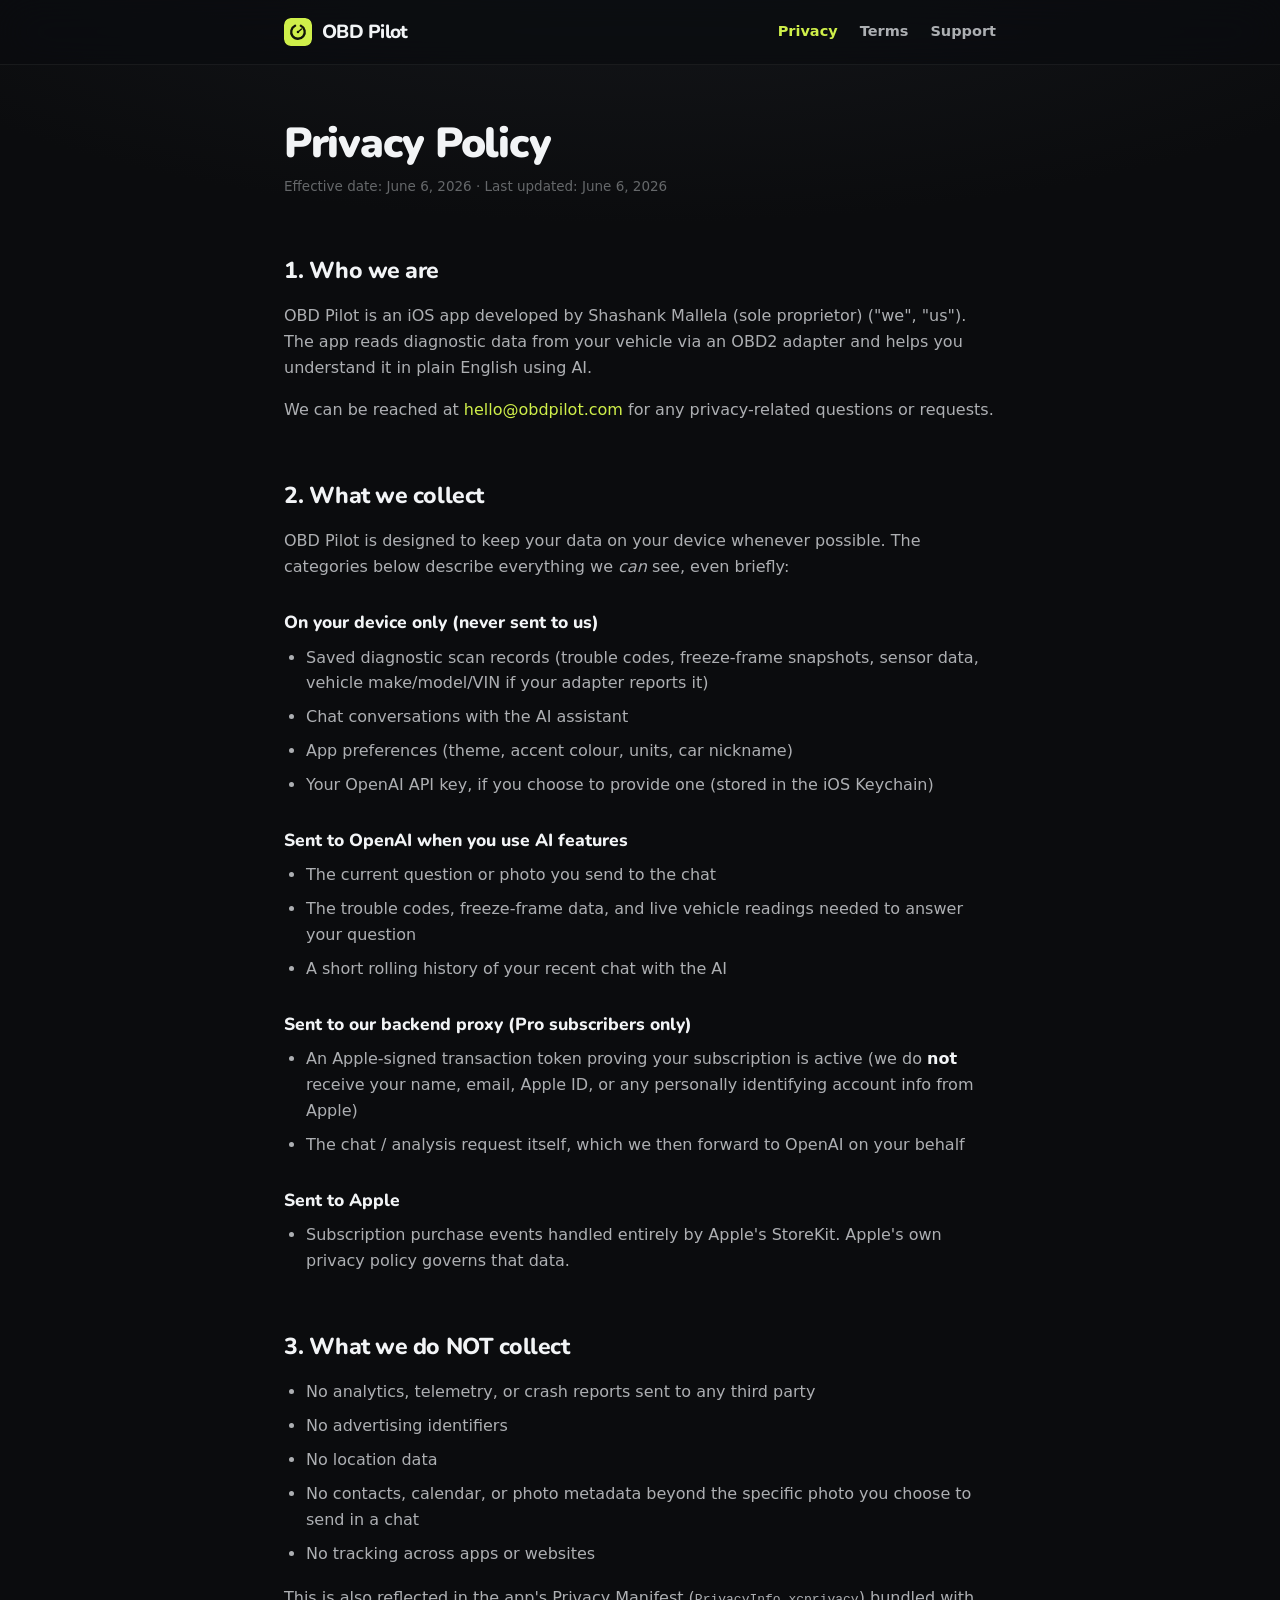
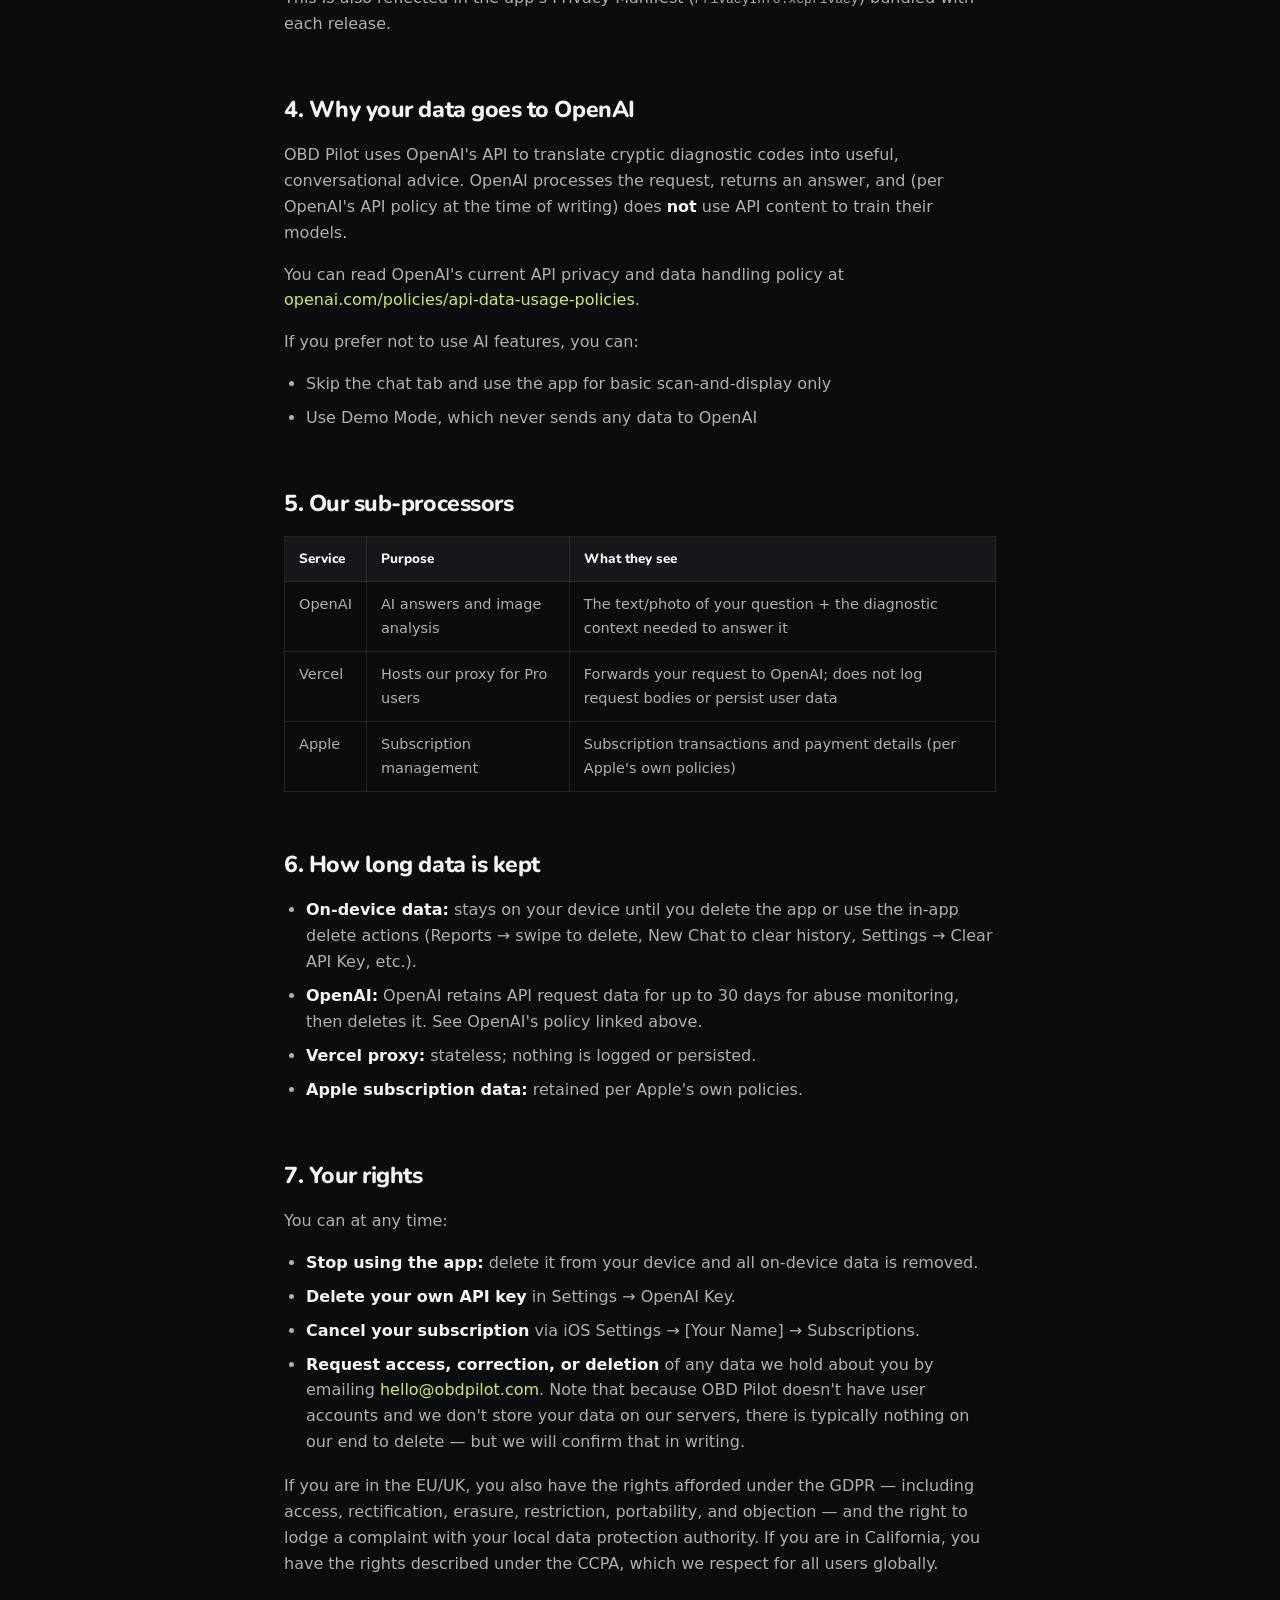
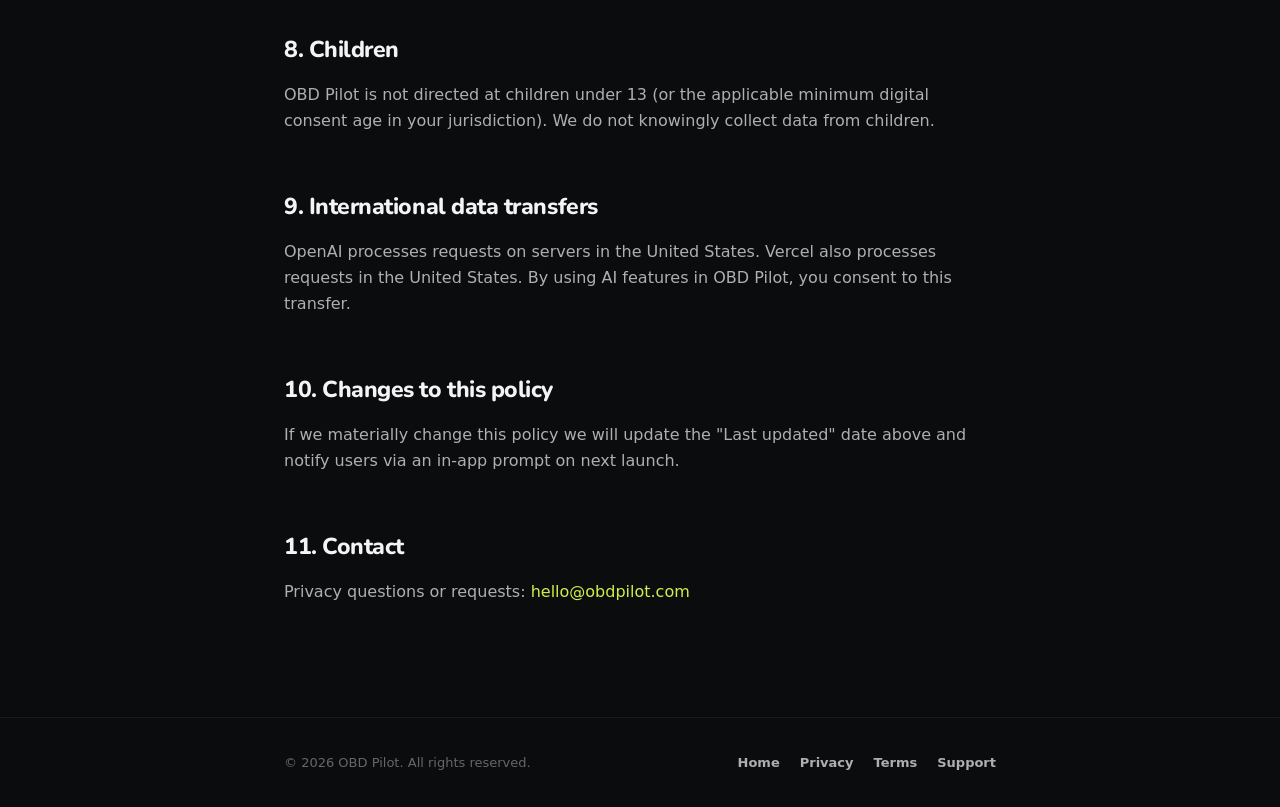
==== privacy.html @ ee83dc21 "Wire Formspree email capture; add Privacy, Terms & Support pages - Connect the notify forms to the F" ====
<!DOCTYPE html>
<html lang="en" data-theme="dark" data-accent="lime">
<head>
<meta charset="UTF-8" />
<meta name="viewport" content="width=device-width, initial-scale=1.0" />
<title>Privacy Policy — OBD Pilot</title>
<meta name="description" content="How OBD Pilot handles your data. Your vehicle data stays on your device by default." />
<meta name="robots" content="index,follow" />
<link rel="icon" type="image/png" href="assets/app-icon.png" />
<link rel="preconnect" href="https://fonts.googleapis.com" />
<link rel="preconnect" href="https://fonts.gstatic.com" crossorigin />
<link href="https://fonts.googleapis.com/css2?family=Nunito:wght@400;500;600;700;800;900&display=swap" rel="stylesheet" />
<link rel="stylesheet" href="legal.css" />
</head>
<body>

<header class="nav">
  <div class="nav-inner">
    <a class="logo" href="index.html">
      <svg class="brand-mark" viewBox="0 0 132 132" aria-hidden="true">
        <rect class="bg" width="132" height="132" rx="29.7"></rect>
        <g transform="translate(15.84 15.84)">
          <path class="ink" d="M63.52 21.0 A32 32 0 1 1 36.48 21.0" stroke-width="11"></path>
          <line class="ink" x1="50" y1="50" x2="66.85" y2="35.86" stroke-width="6.5"></line>
          <circle class="ink-fill" cx="74.5" cy="29.4" r="3.6"></circle>
          <circle class="ink-fill" cx="50" cy="50" r="6"></circle>
        </g>
      </svg>
      <span>OBD Pilot</span>
    </a>
    <nav class="nav-sub">
      <a href="privacy.html" class="on">Privacy</a>
      <a href="terms.html">Terms</a>
      <a href="support.html">Support</a>
    </nav>
  </div>
</header>

<main class="doc">
  <div class="wrap">
    <h1>Privacy Policy</h1>
    <p class="meta">Effective date: June 6, 2026 · Last updated: June 6, 2026</p>

    <h2>1. Who we are</h2>
    <p>OBD Pilot is an iOS app developed by Shashank Mallela (sole proprietor) ("we", "us"). The app reads diagnostic data from your vehicle via an OBD2 adapter and helps you understand it in plain English using AI.</p>
    <p>We can be reached at <a href="mailto:hello@obdpilot.com">hello@obdpilot.com</a> for any privacy-related questions or requests.</p>

    <h2>2. What we collect</h2>
    <p>OBD Pilot is designed to keep your data on your device whenever possible. The categories below describe everything we <em>can</em> see, even briefly:</p>
    <h3>On your device only (never sent to us)</h3>
    <ul>
      <li>Saved diagnostic scan records (trouble codes, freeze-frame snapshots, sensor data, vehicle make/model/VIN if your adapter reports it)</li>
      <li>Chat conversations with the AI assistant</li>
      <li>App preferences (theme, accent colour, units, car nickname)</li>
      <li>Your OpenAI API key, if you choose to provide one (stored in the iOS Keychain)</li>
    </ul>
    <h3>Sent to OpenAI when you use AI features</h3>
    <ul>
      <li>The current question or photo you send to the chat</li>
      <li>The trouble codes, freeze-frame data, and live vehicle readings needed to answer your question</li>
      <li>A short rolling history of your recent chat with the AI</li>
    </ul>
    <h3>Sent to our backend proxy (Pro subscribers only)</h3>
    <ul>
      <li>An Apple-signed transaction token proving your subscription is active (we do <strong>not</strong> receive your name, email, Apple ID, or any personally identifying account info from Apple)</li>
      <li>The chat / analysis request itself, which we then forward to OpenAI on your behalf</li>
    </ul>
    <h3>Sent to Apple</h3>
    <ul>
      <li>Subscription purchase events handled entirely by Apple's StoreKit. Apple's own privacy policy governs that data.</li>
    </ul>

    <h2>3. What we do NOT collect</h2>
    <ul>
      <li>No analytics, telemetry, or crash reports sent to any third party</li>
      <li>No advertising identifiers</li>
      <li>No location data</li>
      <li>No contacts, calendar, or photo metadata beyond the specific photo you choose to send in a chat</li>
      <li>No tracking across apps or websites</li>
    </ul>
    <p>This is also reflected in the app's Privacy Manifest (<code>PrivacyInfo.xcprivacy</code>) bundled with each release.</p>

    <h2>4. Why your data goes to OpenAI</h2>
    <p>OBD Pilot uses OpenAI's API to translate cryptic diagnostic codes into useful, conversational advice. OpenAI processes the request, returns an answer, and (per OpenAI's API policy at the time of writing) does <strong>not</strong> use API content to train their models.</p>
    <p>You can read OpenAI's current API privacy and data handling policy at <a href="https://openai.com/policies/api-data-usage-policies" target="_blank" rel="noopener">openai.com/policies/api-data-usage-policies</a>.</p>
    <p>If you prefer not to use AI features, you can:</p>
    <ul>
      <li>Skip the chat tab and use the app for basic scan-and-display only</li>
      <li>Use Demo Mode, which never sends any data to OpenAI</li>
    </ul>

    <h2>5. Our sub-processors</h2>
    <table>
      <thead><tr><th>Service</th><th>Purpose</th><th>What they see</th></tr></thead>
      <tbody>
        <tr><td>OpenAI</td><td>AI answers and image analysis</td><td>The text/photo of your question + the diagnostic context needed to answer it</td></tr>
        <tr><td>Vercel</td><td>Hosts our proxy for Pro users</td><td>Forwards your request to OpenAI; does not log request bodies or persist user data</td></tr>
        <tr><td>Apple</td><td>Subscription management</td><td>Subscription transactions and payment details (per Apple's own policies)</td></tr>
      </tbody>
    </table>

    <h2>6. How long data is kept</h2>
    <ul>
      <li><strong>On-device data:</strong> stays on your device until you delete the app or use the in-app delete actions (Reports → swipe to delete, New Chat to clear history, Settings → Clear API Key, etc.).</li>
      <li><strong>OpenAI:</strong> OpenAI retains API request data for up to 30 days for abuse monitoring, then deletes it. See OpenAI's policy linked above.</li>
      <li><strong>Vercel proxy:</strong> stateless; nothing is logged or persisted.</li>
      <li><strong>Apple subscription data:</strong> retained per Apple's own policies.</li>
    </ul>

    <h2>7. Your rights</h2>
    <p>You can at any time:</p>
    <ul>
      <li><strong>Stop using the app:</strong> delete it from your device and all on-device data is removed.</li>
      <li><strong>Delete your own API key</strong> in Settings → OpenAI Key.</li>
      <li><strong>Cancel your subscription</strong> via iOS Settings → [Your Name] → Subscriptions.</li>
      <li><strong>Request access, correction, or deletion</strong> of any data we hold about you by emailing <a href="mailto:hello@obdpilot.com">hello@obdpilot.com</a>. Note that because OBD Pilot doesn't have user accounts and we don't store your data on our servers, there is typically nothing on our end to delete — but we will confirm that in writing.</li>
    </ul>
    <p>If you are in the EU/UK, you also have the rights afforded under the GDPR — including access, rectification, erasure, restriction, portability, and objection — and the right to lodge a complaint with your local data protection authority. If you are in California, you have the rights described under the CCPA, which we respect for all users globally.</p>

    <h2>8. Children</h2>
    <p>OBD Pilot is not directed at children under 13 (or the applicable minimum digital consent age in your jurisdiction). We do not knowingly collect data from children.</p>

    <h2>9. International data transfers</h2>
    <p>OpenAI processes requests on servers in the United States. Vercel also processes requests in the United States. By using AI features in OBD Pilot, you consent to this transfer.</p>

    <h2>10. Changes to this policy</h2>
    <p>If we materially change this policy we will update the "Last updated" date above and notify users via an in-app prompt on next launch.</p>

    <h2>11. Contact</h2>
    <p>Privacy questions or requests: <a href="mailto:hello@obdpilot.com">hello@obdpilot.com</a></p>
  </div>
</main>

<footer class="footer">
  <div class="footer-inner">
    <span>© 2026 OBD Pilot. All rights reserved.</span>
    <span class="footer-links">
      <a href="index.html">Home</a>
      <a href="privacy.html">Privacy</a>
      <a href="terms.html">Terms</a>
      <a href="support.html">Support</a>
    </span>
  </div>
</footer>

</body>
</html>
---- legal.css ----
/* Shared styles for OBD Pilot legal & support pages.
   Mirrors the landing page's dark + lime brand tokens. */
:root{
  --round:"Nunito", ui-rounded, "SF Pro Rounded", system-ui, sans-serif;
  --sans:-apple-system, "SF Pro Text", system-ui, "Segoe UI", sans-serif;
  --accent:#CFEF4A; --accent-ink:#11140A; --accent-rgb:207,239,74;
  --bg:#0B0C0E; --bg-grad:radial-gradient(120% 60% at 50% -10%, #16181C 0%, #0B0C0E 58%);
  --surface:#15171A; --hair:rgba(255,255,255,.09); --hair2:rgba(255,255,255,.06);
  --text:#F2F4F6; --text2:rgba(236,239,243,.72); --text3:rgba(236,239,243,.40);
  --nav-bg:rgba(11,12,14,.72);
  --maxw:760px;
}
*{box-sizing:border-box;}
html{scroll-behavior:smooth;}
body{
  margin:0; background:var(--bg); background-image:var(--bg-grad); background-attachment:fixed;
  color:var(--text); font-family:var(--sans); -webkit-font-smoothing:antialiased; line-height:1.62;
}
a{color:var(--accent);text-decoration:none;}
a:hover{text-decoration:underline;}
.wrap{max-width:var(--maxw);margin:0 auto;padding:0 24px;}

/* Nav */
.nav{position:sticky;top:0;z-index:50;background:var(--nav-bg);
  -webkit-backdrop-filter:blur(22px) saturate(180%);backdrop-filter:blur(22px) saturate(180%);
  border-bottom:1px solid var(--hair2);}
.nav-inner{max-width:var(--maxw);margin:0 auto;padding:0 24px;display:flex;align-items:center;
  justify-content:space-between;height:64px;gap:16px;}
.logo{display:flex;align-items:center;gap:10px;font-family:var(--round);font-weight:800;
  font-size:19px;letter-spacing:-.03em;color:var(--text);}
.logo:hover{text-decoration:none;}
.brand-mark{width:28px;height:28px;display:block;border-radius:7px;}
.brand-mark .bg{fill:var(--accent);}
.brand-mark .ink{stroke:var(--accent-ink);fill:none;stroke-linecap:round;}
.brand-mark .ink-fill{fill:var(--accent-ink);}
.nav-sub{display:flex;align-items:center;gap:22px;font-size:14.5px;font-weight:600;}
.nav-sub a{color:var(--text2);}
.nav-sub a:hover{color:var(--text);text-decoration:none;}
.nav-sub a.on{color:var(--accent);}
@media (max-width:560px){.nav-sub{gap:15px;font-size:13.5px;}.logo span{display:none;}}

/* Document */
.doc{padding:56px 0 96px;}
.doc h1{font-family:var(--round);font-weight:900;letter-spacing:-.03em;font-size:clamp(30px,5vw,42px);
  line-height:1.08;margin:0 0 10px;}
.doc .meta{color:var(--text3);font-size:13.5px;margin:0 0 40px;}
.doc h2{font-family:var(--round);font-weight:800;letter-spacing:-.02em;font-size:23px;
  margin:46px 0 14px;padding-top:8px;}
.doc h3{font-family:var(--round);font-weight:800;font-size:17.5px;margin:28px 0 8px;color:var(--text);}
.doc p{margin:0 0 16px;color:var(--text2);}
.doc strong{color:var(--text);font-weight:700;}
.doc ul{margin:0 0 18px;padding-left:22px;color:var(--text2);}
.doc li{margin:0 0 8px;}
.doc table{width:100%;border-collapse:collapse;margin:6px 0 24px;font-size:14.5px;}
.doc th,.doc td{text-align:left;vertical-align:top;padding:11px 14px;border:1px solid var(--hair);}
.doc th{background:var(--surface);font-family:var(--round);font-weight:800;color:var(--text);font-size:13.5px;}
.doc td{color:var(--text2);}
.doc .faq-q{color:var(--text);font-weight:700;margin:24px 0 6px;}
.doc hr{border:none;border-top:1px solid var(--hair2);margin:40px 0;}
.callout{background:var(--surface);border:1px solid var(--hair);border-radius:14px;
  padding:18px 20px;margin:0 0 28px;color:var(--text2);font-size:14.5px;}
.callout strong{color:var(--text);}

/* Footer */
.footer{border-top:1px solid var(--hair2);padding:34px 0;}
.footer-inner{max-width:var(--maxw);margin:0 auto;padding:0 24px;display:flex;align-items:center;
  justify-content:space-between;gap:18px;flex-wrap:wrap;font-size:13px;color:var(--text3);}
.footer-inner a{color:var(--text2);font-weight:600;}
.footer-links{display:flex;gap:20px;flex-wrap:wrap;}
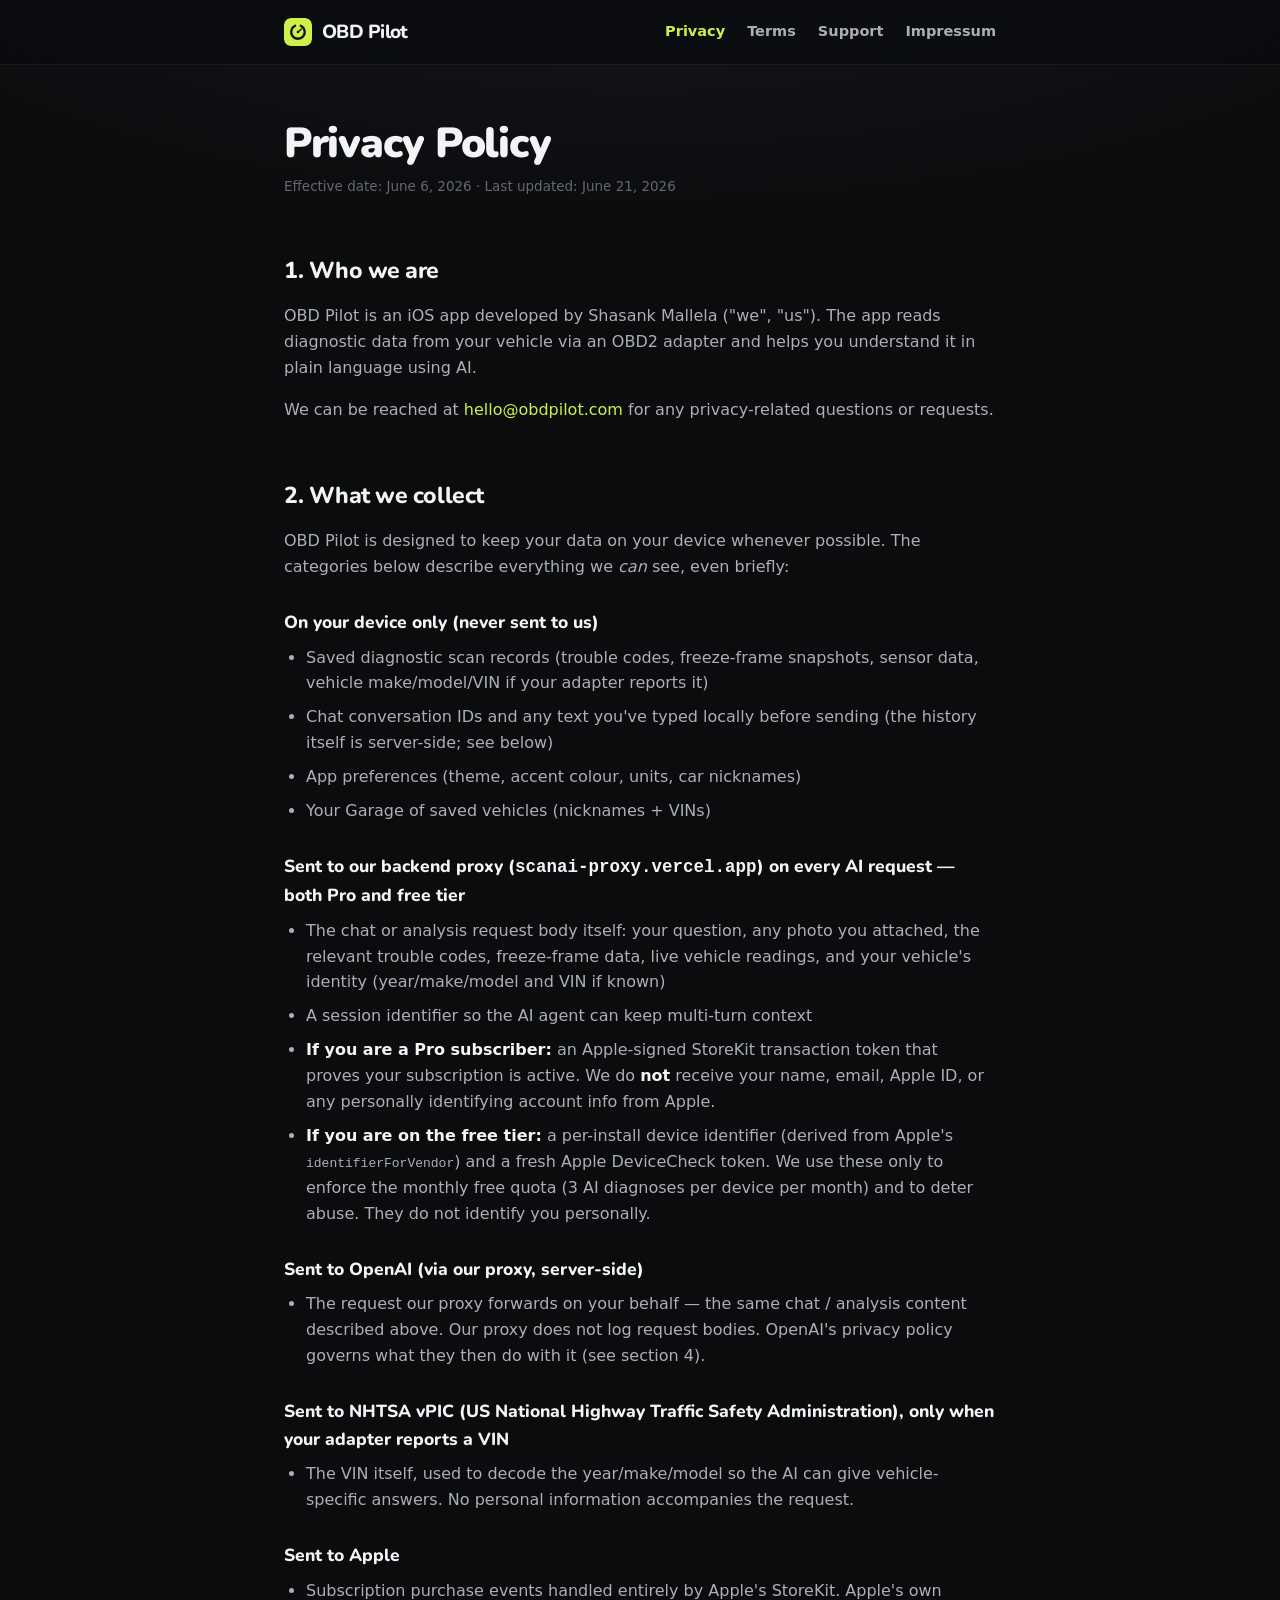
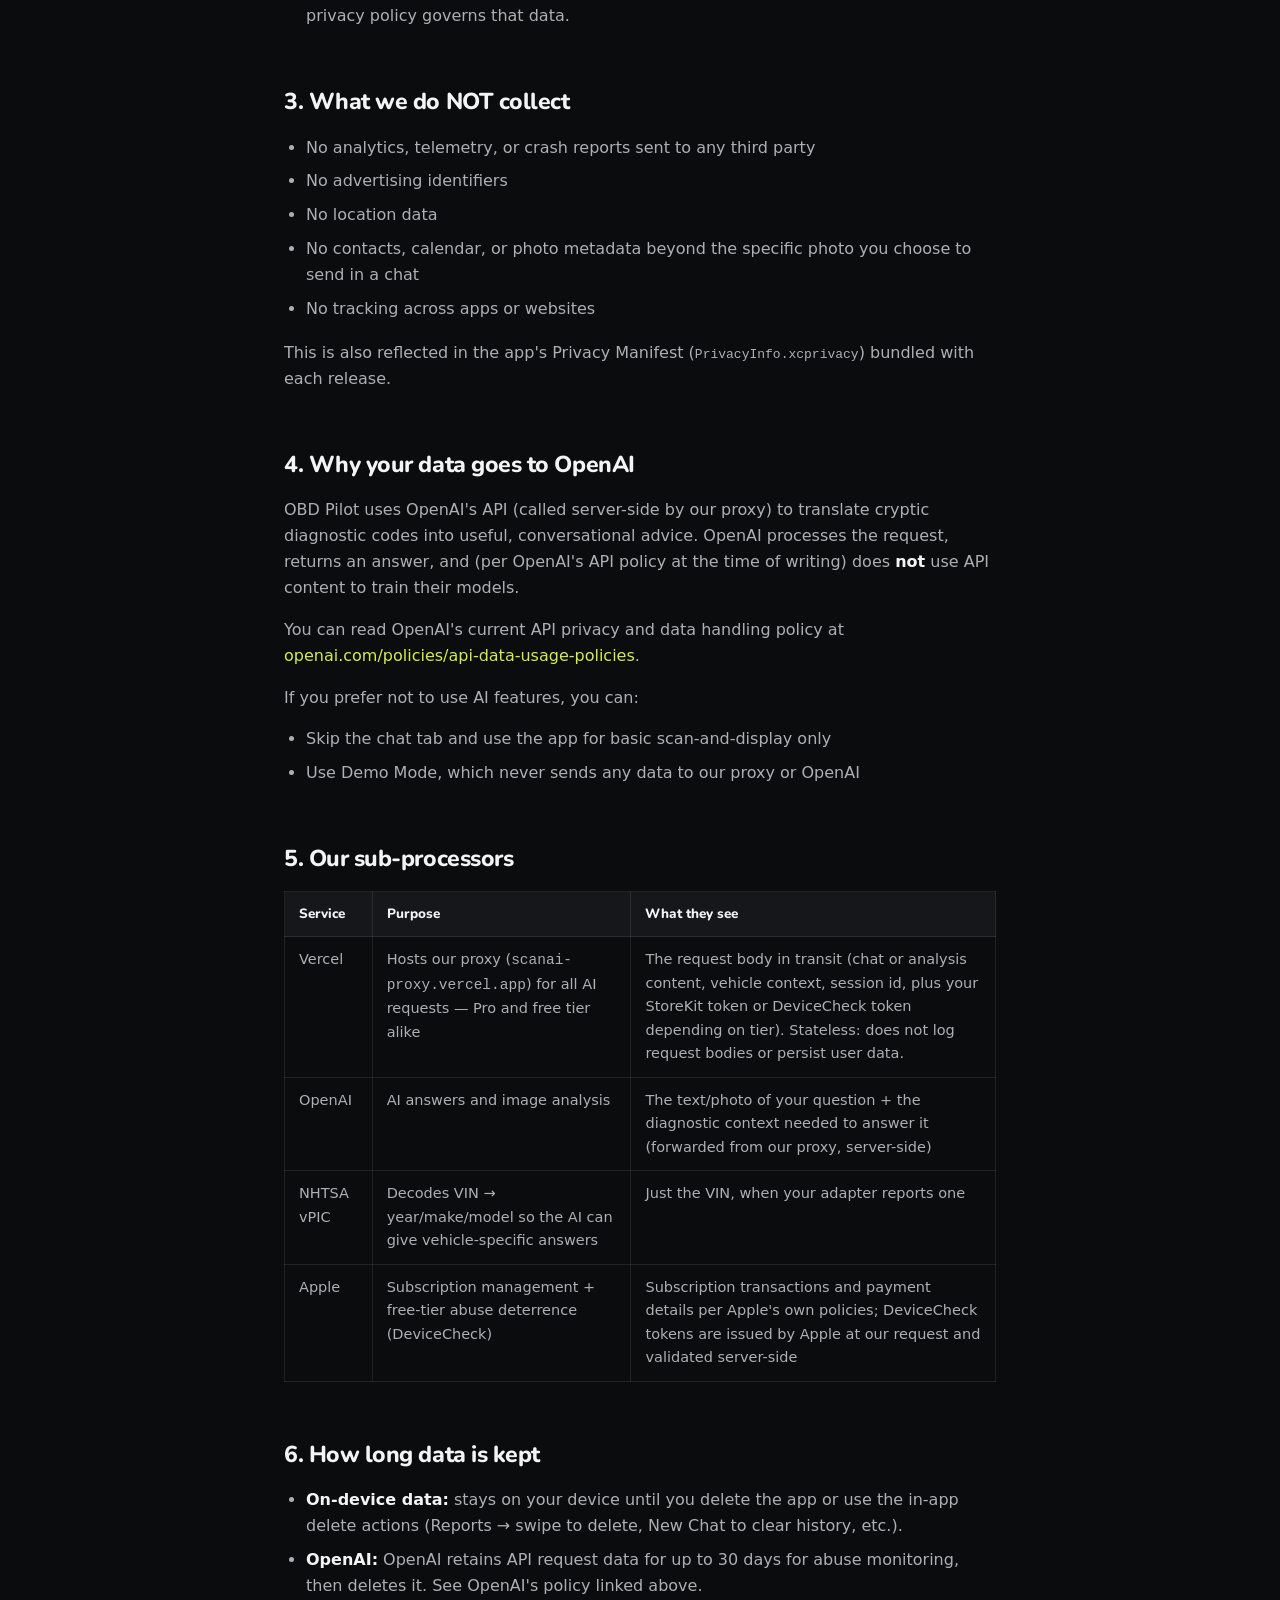
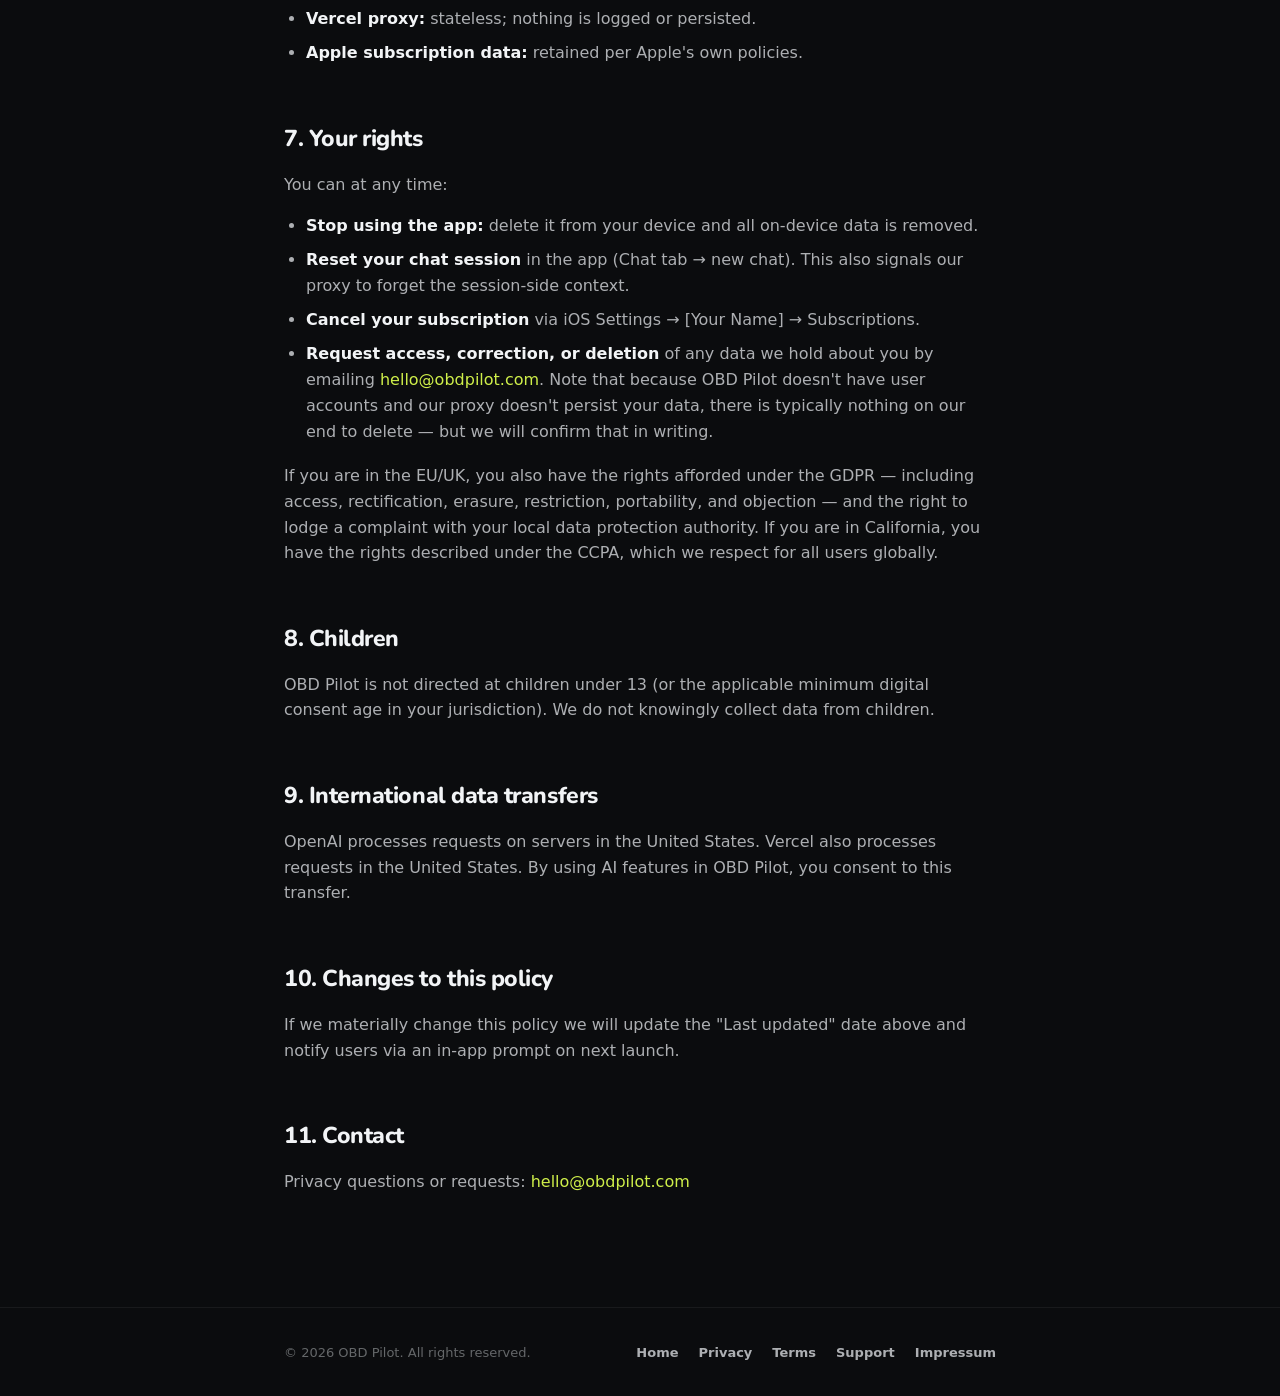
==== commit 99e609c4: "Landing: sync legal pages, refresh hero copy, add Impressum - privacy/terms/support: align with prox" ====
--- a/privacy.html
+++ b/privacy.html
@@ -32,6 +32,7 @@
       <a href="privacy.html" class="on">Privacy</a>
       <a href="terms.html">Terms</a>
       <a href="support.html">Support</a>
+      <a href="impressum.html">Impressum</a>
     </nav>
   </div>
 </header>
@@ -39,10 +40,10 @@
 <main class="doc">
   <div class="wrap">
     <h1>Privacy Policy</h1>
-    <p class="meta">Effective date: June 6, 2026 · Last updated: June 6, 2026</p>
+    <p class="meta">Effective date: June 6, 2026 · Last updated: June 21, 2026</p>
 
     <h2>1. Who we are</h2>
-    <p>OBD Pilot is an iOS app developed by Shashank Mallela (sole proprietor) ("we", "us"). The app reads diagnostic data from your vehicle via an OBD2 adapter and helps you understand it in plain English using AI.</p>
+    <p>OBD Pilot is an iOS app developed by Shasank Mallela ("we", "us"). The app reads diagnostic data from your vehicle via an OBD2 adapter and helps you understand it in plain language using AI.</p>
     <p>We can be reached at <a href="mailto:hello@obdpilot.com">hello@obdpilot.com</a> for any privacy-related questions or requests.</p>
 
     <h2>2. What we collect</h2>
@@ -50,20 +51,24 @@
     <h3>On your device only (never sent to us)</h3>
     <ul>
       <li>Saved diagnostic scan records (trouble codes, freeze-frame snapshots, sensor data, vehicle make/model/VIN if your adapter reports it)</li>
-      <li>Chat conversations with the AI assistant</li>
-      <li>App preferences (theme, accent colour, units, car nickname)</li>
-      <li>Your OpenAI API key, if you choose to provide one (stored in the iOS Keychain)</li>
+      <li>Chat conversation IDs and any text you've typed locally before sending (the history itself is server-side; see below)</li>
+      <li>App preferences (theme, accent colour, units, car nicknames)</li>
+      <li>Your Garage of saved vehicles (nicknames + VINs)</li>
     </ul>
-    <h3>Sent to OpenAI when you use AI features</h3>
+    <h3>Sent to our backend proxy (<code>scanai-proxy.vercel.app</code>) on every AI request — both Pro and free tier</h3>
     <ul>
-      <li>The current question or photo you send to the chat</li>
-      <li>The trouble codes, freeze-frame data, and live vehicle readings needed to answer your question</li>
-      <li>A short rolling history of your recent chat with the AI</li>
+      <li>The chat or analysis request body itself: your question, any photo you attached, the relevant trouble codes, freeze-frame data, live vehicle readings, and your vehicle's identity (year/make/model and VIN if known)</li>
+      <li>A session identifier so the AI agent can keep multi-turn context</li>
+      <li><strong>If you are a Pro subscriber:</strong> an Apple-signed StoreKit transaction token that proves your subscription is active. We do <strong>not</strong> receive your name, email, Apple ID, or any personally identifying account info from Apple.</li>
+      <li><strong>If you are on the free tier:</strong> a per-install device identifier (derived from Apple's <code>identifierForVendor</code>) and a fresh Apple DeviceCheck token. We use these only to enforce the monthly free quota (3 AI diagnoses per device per month) and to deter abuse. They do not identify you personally.</li>
     </ul>
-    <h3>Sent to our backend proxy (Pro subscribers only)</h3>
+    <h3>Sent to OpenAI (via our proxy, server-side)</h3>
     <ul>
-      <li>An Apple-signed transaction token proving your subscription is active (we do <strong>not</strong> receive your name, email, Apple ID, or any personally identifying account info from Apple)</li>
-      <li>The chat / analysis request itself, which we then forward to OpenAI on your behalf</li>
+      <li>The request our proxy forwards on your behalf — the same chat / analysis content described above. Our proxy does not log request bodies. OpenAI's privacy policy governs what they then do with it (see section 4).</li>
+    </ul>
+    <h3>Sent to NHTSA vPIC (US National Highway Traffic Safety Administration), only when your adapter reports a VIN</h3>
+    <ul>
+      <li>The VIN itself, used to decode the year/make/model so the AI can give vehicle-specific answers. No personal information accompanies the request.</li>
     </ul>
     <h3>Sent to Apple</h3>
     <ul>
@@ -81,27 +86,28 @@
     <p>This is also reflected in the app's Privacy Manifest (<code>PrivacyInfo.xcprivacy</code>) bundled with each release.</p>
 
     <h2>4. Why your data goes to OpenAI</h2>
-    <p>OBD Pilot uses OpenAI's API to translate cryptic diagnostic codes into useful, conversational advice. OpenAI processes the request, returns an answer, and (per OpenAI's API policy at the time of writing) does <strong>not</strong> use API content to train their models.</p>
+    <p>OBD Pilot uses OpenAI's API (called server-side by our proxy) to translate cryptic diagnostic codes into useful, conversational advice. OpenAI processes the request, returns an answer, and (per OpenAI's API policy at the time of writing) does <strong>not</strong> use API content to train their models.</p>
     <p>You can read OpenAI's current API privacy and data handling policy at <a href="https://openai.com/policies/api-data-usage-policies" target="_blank" rel="noopener">openai.com/policies/api-data-usage-policies</a>.</p>
     <p>If you prefer not to use AI features, you can:</p>
     <ul>
       <li>Skip the chat tab and use the app for basic scan-and-display only</li>
-      <li>Use Demo Mode, which never sends any data to OpenAI</li>
+      <li>Use Demo Mode, which never sends any data to our proxy or OpenAI</li>
     </ul>
 
     <h2>5. Our sub-processors</h2>
     <table>
       <thead><tr><th>Service</th><th>Purpose</th><th>What they see</th></tr></thead>
       <tbody>
-        <tr><td>OpenAI</td><td>AI answers and image analysis</td><td>The text/photo of your question + the diagnostic context needed to answer it</td></tr>
-        <tr><td>Vercel</td><td>Hosts our proxy for Pro users</td><td>Forwards your request to OpenAI; does not log request bodies or persist user data</td></tr>
-        <tr><td>Apple</td><td>Subscription management</td><td>Subscription transactions and payment details (per Apple's own policies)</td></tr>
+        <tr><td>Vercel</td><td>Hosts our proxy (<code>scanai-proxy.vercel.app</code>) for all AI requests — Pro and free tier alike</td><td>The request body in transit (chat or analysis content, vehicle context, session id, plus your StoreKit token or DeviceCheck token depending on tier). Stateless: does not log request bodies or persist user data.</td></tr>
+        <tr><td>OpenAI</td><td>AI answers and image analysis</td><td>The text/photo of your question + the diagnostic context needed to answer it (forwarded from our proxy, server-side)</td></tr>
+        <tr><td>NHTSA vPIC</td><td>Decodes VIN → year/make/model so the AI can give vehicle-specific answers</td><td>Just the VIN, when your adapter reports one</td></tr>
+        <tr><td>Apple</td><td>Subscription management + free-tier abuse deterrence (DeviceCheck)</td><td>Subscription transactions and payment details per Apple's own policies; DeviceCheck tokens are issued by Apple at our request and validated server-side</td></tr>
       </tbody>
     </table>
 
     <h2>6. How long data is kept</h2>
     <ul>
-      <li><strong>On-device data:</strong> stays on your device until you delete the app or use the in-app delete actions (Reports → swipe to delete, New Chat to clear history, Settings → Clear API Key, etc.).</li>
+      <li><strong>On-device data:</strong> stays on your device until you delete the app or use the in-app delete actions (Reports → swipe to delete, New Chat to clear history, etc.).</li>
       <li><strong>OpenAI:</strong> OpenAI retains API request data for up to 30 days for abuse monitoring, then deletes it. See OpenAI's policy linked above.</li>
       <li><strong>Vercel proxy:</strong> stateless; nothing is logged or persisted.</li>
       <li><strong>Apple subscription data:</strong> retained per Apple's own policies.</li>
@@ -111,9 +117,9 @@
     <p>You can at any time:</p>
     <ul>
       <li><strong>Stop using the app:</strong> delete it from your device and all on-device data is removed.</li>
-      <li><strong>Delete your own API key</strong> in Settings → OpenAI Key.</li>
+      <li><strong>Reset your chat session</strong> in the app (Chat tab → new chat). This also signals our proxy to forget the session-side context.</li>
       <li><strong>Cancel your subscription</strong> via iOS Settings → [Your Name] → Subscriptions.</li>
-      <li><strong>Request access, correction, or deletion</strong> of any data we hold about you by emailing <a href="mailto:hello@obdpilot.com">hello@obdpilot.com</a>. Note that because OBD Pilot doesn't have user accounts and we don't store your data on our servers, there is typically nothing on our end to delete — but we will confirm that in writing.</li>
+      <li><strong>Request access, correction, or deletion</strong> of any data we hold about you by emailing <a href="mailto:hello@obdpilot.com">hello@obdpilot.com</a>. Note that because OBD Pilot doesn't have user accounts and our proxy doesn't persist your data, there is typically nothing on our end to delete — but we will confirm that in writing.</li>
     </ul>
     <p>If you are in the EU/UK, you also have the rights afforded under the GDPR — including access, rectification, erasure, restriction, portability, and objection — and the right to lodge a complaint with your local data protection authority. If you are in California, you have the rights described under the CCPA, which we respect for all users globally.</p>
 
@@ -139,6 +145,7 @@
       <a href="privacy.html">Privacy</a>
       <a href="terms.html">Terms</a>
       <a href="support.html">Support</a>
+      <a href="impressum.html">Impressum</a>
     </span>
   </div>
 </footer>
